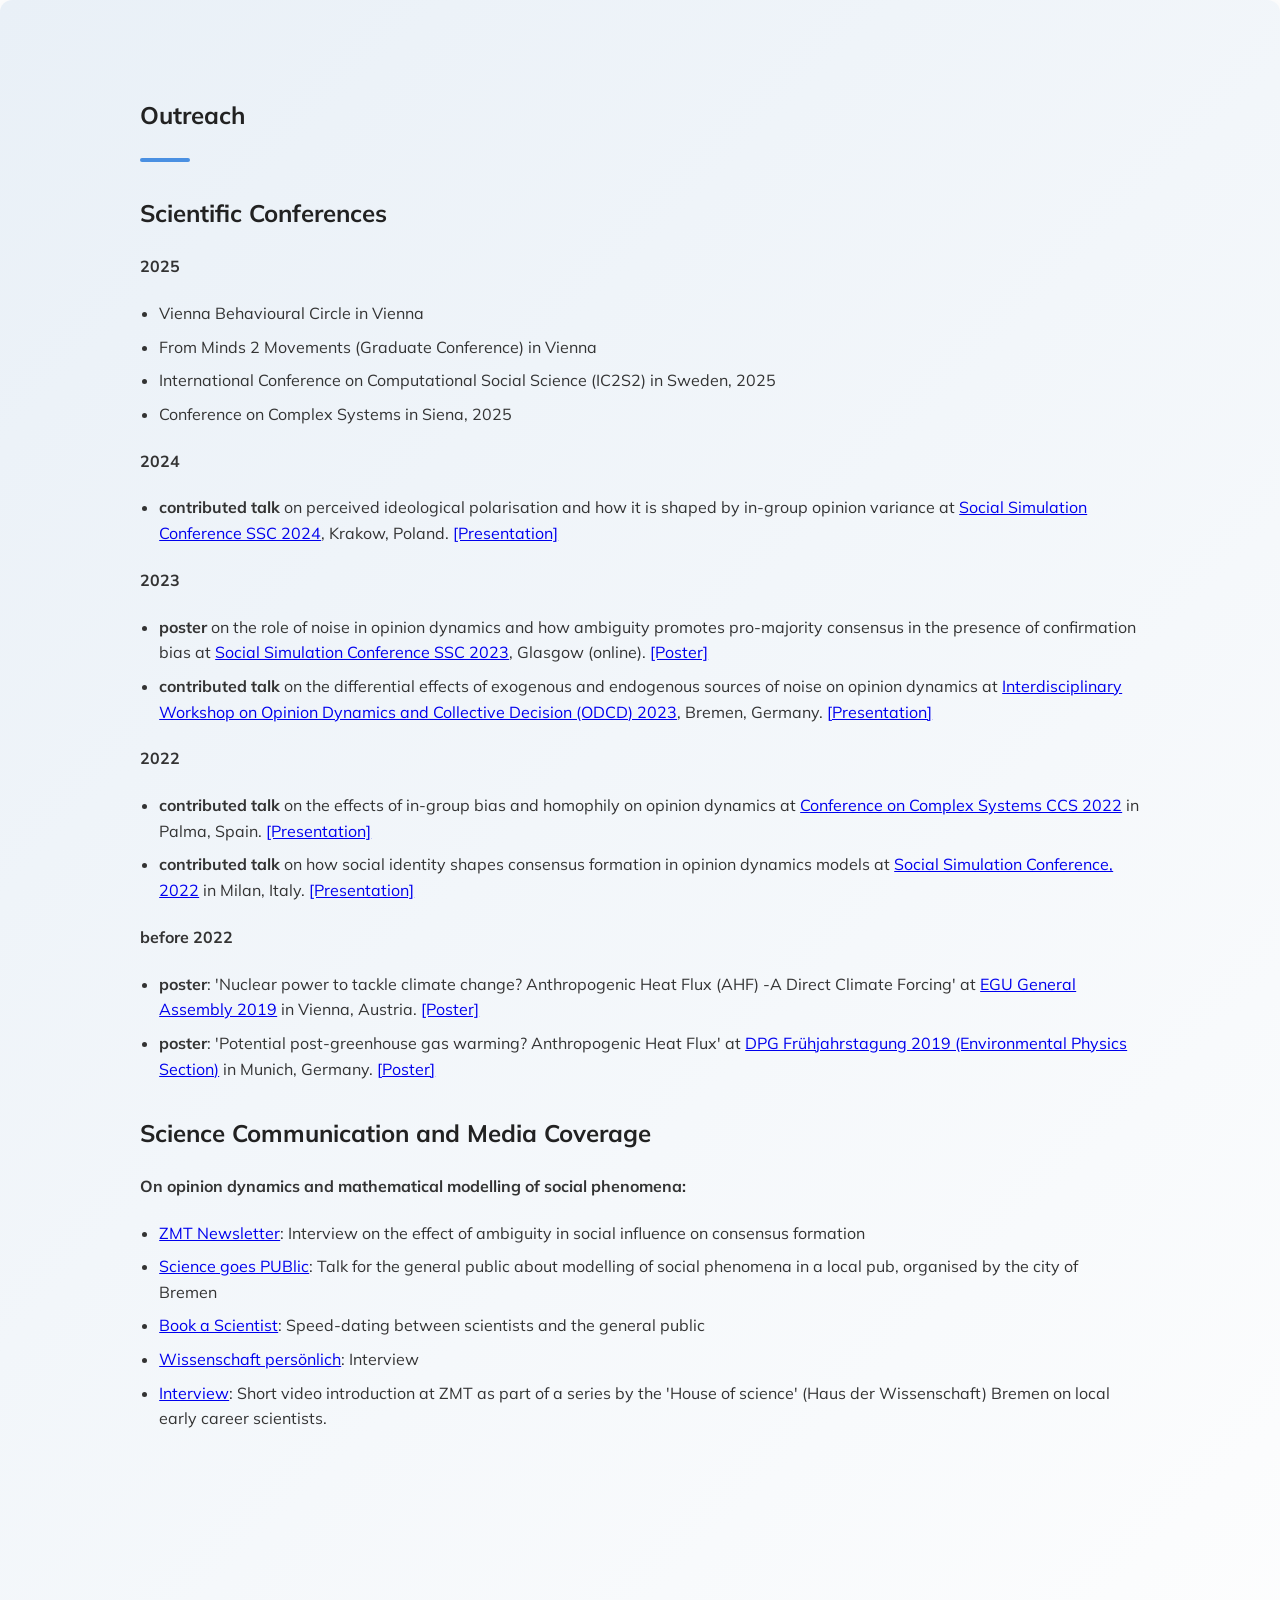
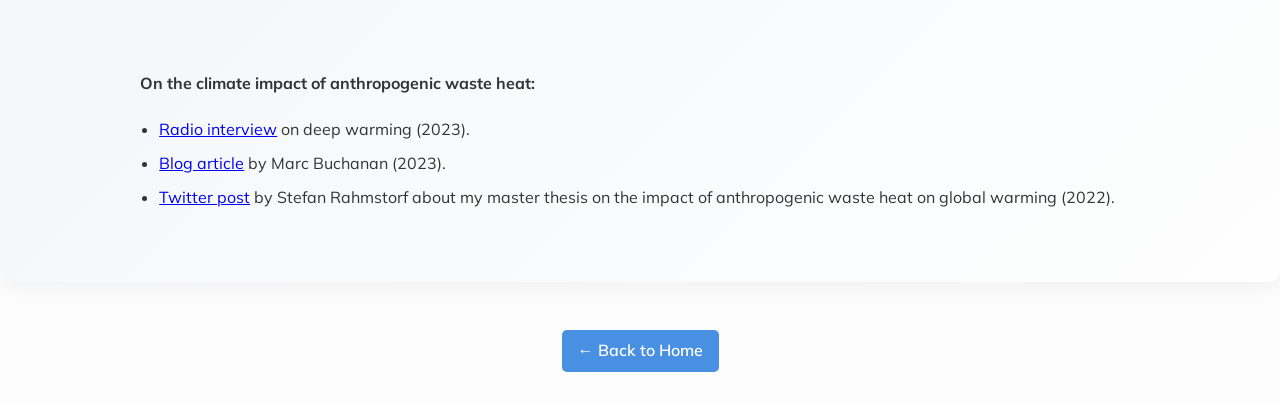
==== outreach.html @ 9999339a "fully revised" ====
<!DOCTYPE html>
<html lang="en">
<head>
  <meta charset="utf-8" />
  <meta name="viewport" content="width=device-width, initial-scale=1" />
  <title>Outreach — Peter Steiglechner</title> 
  <link rel="icon" href="static/assets/favicon.ico" />
  <link href="https://cdn.jsdelivr.net/npm/bootstrap-icons@1.5.0/font/bootstrap-icons.css" rel="stylesheet" />
  <link href="https://fonts.googleapis.com/css2?family=Mulish:wght@300;600;700&display=swap" rel="stylesheet" />
  <link rel="stylesheet" href="static/css/main.css" />
  <style>
    html {
      scroll-behavior: smooth;
    }
  </style>
</head>

<body>
  <section class="content-section" id="teaching">
    <div class="container">
      <header>
        <h2>Outreach</h2>
        <hr />
      </header>

      <h2>Scientific Conferences</h2> 

      <h4>2025</h4>
        <ul>
<li>Vienna Behavioural Circle in Vienna</li>
<li>From Minds 2 Movements (Graduate Conference) in Vienna</li>
<li>International Conference on Computational Social Science (IC2S2) in Sweden, 2025 </li>
<li>Conference on Complex Systems in Siena, 2025 </li>
</ul>
      <h4>2024</h4>
        <ul>
            <li><strong>contributed talk</strong> on perceived ideological polarisation and how it is shaped by in-group opinion variance at <a href="#">Social Simulation Conference SSC 2024</a>, Krakow, Poland. <a href="static/pdfs/presentations/2024-09_SSC_PeterSteiglechner.pdf" type="application/pdf">[Presentation]</a></li>
        </ul>

      <h4>2023</h4>
        <ul>
         <li><strong>poster</strong> on the role of noise in opinion dynamics and how ambiguity promotes pro-majority consensus in the presence of confirmation bias at <a href="https://ssc23-sphsu.online/wp-content/uploads/2023/09/SSC2023_poster_noise_PeterSteiglechner.pdf" target="_blank" rel="noopener noreferrer">Social Simulation Conference SSC 2023</a>, Glasgow (online). <a href="static/pdfs/presentations/SSC2023_poster_noise_PeterSteiglechner_updated.pdf" type="application/pdf">[Poster]</a></li>
        <li><strong>contributed talk</strong> on the differential effects of exogenous and endogenous sources of noise on opinion dynamics at <a href="http://odcd2023.janlo.de/program.html" target="_blank" rel="noopener noreferrer">Interdisciplinary Workshop on Opinion Dynamics and Collective Decision (ODCD) 2023</a>, Bremen, Germany. <a href="static/pdfs/presentations/2023-07_ODCD_Bremen.pdf" type="application/pdf">[Presentation]</a></li>
        </ul>

      <h4>2022</h4>
        <ul>
            <li><strong>contributed talk</strong> on the effects of in-group bias and homophily on opinion dynamics at <a href="https://www.ccs2022.org/images/site/ParallelSessions-CCS22-.pdf" target="_blank" rel="noopener noreferrer">Conference on Complex Systems CCS 2022</a> in Palma, Spain. <a href="static/pdfs/presentations/2022_10_CCS_Mallorca_PeterSteiglechner.pdf" type="application/pdf">[Presentation]</a></li>
            <li><strong>contributed talk</strong> on how social identity shapes consensus formation in opinion dynamics models at <a href="https://www.siam-network.online/activities/ssc2022" target="_blank" rel="noopener noreferrer">Social Simulation Conference, 2022</a> in Milan, Italy. <a href="static/pdfs/presentations/2022_09_SSC_Milan_PeterSteiglechner-noappendix.pdf" type="application/pdf">[Presentation]</a></li>
        </ul>

      <h4>before 2022</h4>
        <ul>        
        <li><strong>poster</strong>: 'Nuclear power to tackle climate change? Anthropogenic Heat Flux (AHF) -A Direct Climate Forcing' at <a href="https://meetingorganizer.copernicus.org/EGU2019/EGU2019-502.pdf" target="_blank" rel="noopener noreferrer">EGU General Assembly 2019</a> in Vienna, Austria.  <a href="static/pdfs/presentations/2019_EGU2019_Poster_finalversion_03Apr.pdf" type="application/pdf">[Poster]</a></li>
        <li><strong>poster</strong>: 'Potential post-greenhouse gas warming? Anthropogenic Heat Flux' at <a href="https://www.dpg-verhandlungen.de/year/2019/conference/muenchen/part/up/session/10/contribution/1" target="_blank" rel="noopener noreferrer">DPG Frühjahrstagung 2019 (Environmental Physics Section)</a> in Munich, Germany. <a href="static/pdfs/presentations/2019_DPG_Poster_A0_FINAL.pdf" type="application/pdf">[Poster]</a></li>
      </ul>

      <h2>Science Communication and Media Coverage</h2>

      <h4>On opinion dynamics and mathematical modelling of social phenomena:</h4>
      <ul>
        <li><a href="https://www.leibniz-zmt.de/images/content/pdf/Infomaterial/ZMT_Newsletter_1_2024.pdf" target="_blank" rel="noopener noreferrer">ZMT Newsletter</a>: Interview on the effect of ambiguity in social influence on consensus formation</li>
        <li><a href="https://www.sciencegoespublic.de/programm/meinungsbilder-mit-mathe-erkunden.388" target="_blank" rel="noopener noreferrer">Science goes PUBlic</a>: Talk for the general public about modelling of social phenomena in a local pub, organised by the city of Bremen</li>
        <li><a href="https://www.leibniz-gemeinschaft.de/ueber-uns/neues/veranstaltungen/book-a-scientist" target="_blank" rel="noopener noreferrer">Book a Scientist</a>: Speed-dating between scientists and the general public</li>
        <li><a href="https://www.bremen.de/wissenschaft-persoenlich-peter-steiglechner" target="_blank" rel="noopener noreferrer">Wissenschaft persönlich</a>: Interview</li>
        <li><a href="https://www.youtube.com/watch?v=o4uRooUWwes" target="_blank" rel="noopener noreferrer">Interview</a>: Short video introduction at ZMT as part of a series by the 'House of science' (Haus der Wissenschaft) Bremen on local early career scientists.
          <div style="text-align: center; margin-bottom: 1rem;">
<iframe width="315" height="210" src="https://www.youtube.com/embed/o4uRooUWwes" title="YouTube video player" frameborder="0" allowfullscreen></iframe></div>
        </li>
      </ul>

      <h4>On the climate impact of anthropogenic waste heat:</h4>
      <ul>
        <li><a href="https://www.deutschlandfunkkultur.de/deep-warming-erderhitzung-durch-abwaerme-dlf-kultur-651cc7f5-100.html" target="_blank" rel="noopener noreferrer">Radio interview</a> on deep warming (2023).</li>
        <li><a href="https://aeon.co/essays/theres-a-deeper-problem-hiding-beneath-global-warming" target="_blank" rel="noopener noreferrer">Blog article</a> by Marc Buchanan (2023).</li>
        <li><a href="https://twitter.com/rahmstorf/status/1605967891928596481" target="_blank" rel="noopener noreferrer">Twitter post</a> by Stefan Rahmstorf about my master thesis on the impact of anthropogenic waste heat on global warming (2022).</li>
      </ul>
    </div>
  </section>
  
<div style="text-align: center; margin-bottom: 1rem;">
  <a href="index.html" class="btn-back">← Back to Home</a>
</div>

<style>
  .btn-back {
    display: inline-block;
    margin-bottom: 1rem;
    padding: 0.5rem 1rem;
    background-color: #4a90e2;
    color: white;
    text-decoration: none;
    border-radius: 5px;
    font-weight: 600;
  }
  .btn-back:hover {
    background-color: #003d80;
  }
</style>
</body>
</html>
---- static/css/main.css ----
/* ===== Global Body and Container ===== */
body {
  font-family: 'Mulish', sans-serif;
  margin: 0;
  padding: 0;
  line-height: 1.6;
  background-color: #fdfdfd;
  color: #333;
}

.container {
  max-width: 1000px;
  margin: 2rem auto;
  padding: 0 1rem;
}

/* ===== Navigation ===== */
nav.navbar {
  background-color: #fff;
  border-bottom: 1px solid #ddd;
  padding: 1rem;
}

.site-title {
  font-size: 1.8rem;
  font-weight: 700;
  margin: 0;
}

.nav-flex {
  display: flex;
  justify-content: space-between;
  align-items: center;
}

.nav-menu {
  list-style: none;
  display: flex;
  gap: 1rem;
  margin: 0;
  padding: 0;
}

.nav-menu li a {
  text-decoration: none;
  color: #444;
  font-weight: 600;
}

.nav-menu li a:hover {
  color: #0077cc;
}

/* ===== Headings ===== */
h1, h2, h3 {
  color: #222;
  margin-top: 2rem;
  margin-bottom: 1rem;
}

/* ===== Lists ===== */
ul {
  padding-left: 1.2rem;
}

ul li {
  margin-bottom: 0.5rem;
}

/* ===== Tables ===== */
table {
  width: 100%;
  border-collapse: collapse;
  margin-top: 1rem;
}

th, td {
  border: 1px solid #ddd;
  padding: 0.8rem;
  text-align: left;
  vertical-align: middle;
}

/* ===== Profile Pic ===== */
.profile-pic {
  text-align: center;
  margin: 2rem 0;
}
.profile-pic img {
  border-radius: 50%;
  max-width: 180px;
  box-shadow: 0 4px 12px rgba(0,0,0,0.1);
}

/* ===== Interest Tags ===== */
.interest-tags {
  display: flex;
  flex-wrap: wrap;
  gap: 0.5rem;
  margin-top: 1rem;
}

.interest-tags span {
  background: #e0f7fa;
  padding: 0.5rem 0.8rem;
  border-radius: 20px;
  font-size: 0.95rem;
  font-weight: 600;
  color: #007b8a;
}

/* ===== Flex Path Section ===== */
.flex-path {
  display: flex;
  flex-wrap: wrap;
  gap: 2rem;
  align-items: flex-start;
  margin-top: 1.5rem;
}

.flex-path .map-img img {
  max-height: 400px;
  border-radius: 12px;
  box-shadow: 0 4px 10px rgba(0,0,0,0.1);
}

/* ===== Scrolling Cards ===== */
.scrolling-cards {
  display: flex;
  overflow-x: auto;
  gap: 1rem;
  padding: 1rem 0;
  scroll-snap-type: x mandatory;
}

.project-card {
  flex: 0 0 280px;
  background: #fff;
  padding: 1rem;
  border-radius: 12px;
  box-shadow: 0 4px 10px rgba(0,0,0,0.08);
  scroll-snap-align: start;
}

.project-card img {
  width: 100%;
  height: auto;
  border-radius: 10px;
  margin-bottom: 1rem;
}

.project-card h3 {
  margin-bottom: 0.5rem;
}

.project-card .sub {
  font-size: 0.9rem;
  color: #555;
  font-style: italic;
  margin-bottom: 0.5rem;
}

.project-card .desc {
  font-size: 0.95rem;
  color: #444;
  margin-bottom: 0.5rem;
}

.project-card {
  cursor: pointer;
}
.project-card a {
  cursor: pointer;
}

/* ===== Contact + Map Flexbox ===== */
.contact-map-wrapper {
  display: flex;
  justify-content: space-between;
  align-items: flex-start;
  gap: 2rem;
  margin-bottom: 3rem;
}

.contact-section {
  flex: 1 1 50%;
  max-width: 600px;
}

.contact-section ul {
  list-style: none;
  padding: 0;
}

.contact-section ul li {
  margin-bottom: 0.8rem;
  font-size: 1.05rem;
  display: flex;
  align-items: center;
  gap: 0.5rem;
}

.contact-section ul li i {
  font-size: 1.25rem;
  color: #555;
}

.map-img {
  flex: 1 1 40%;
  max-width: 300px;
  text-align: right;
}

.map-img img {
  max-width: 100%;
  height: auto;
  border-radius: 8px;
  box-shadow: 0 4px 12px rgba(0,0,0,0.1);
}

/* ===== Background image at page bottom ===== */
.page-bottom-bg {
  position: fixed;
  bottom: 0;
  left: 50%;
  transform: translateX(-50%);
  width: 1000px;      /* match container max-width */
  max-width: 100vw;
  height: auto;
  max-height: 80vh;
  opacity: 0.06;
  z-index: -1;
  pointer-events: none;
  user-select: none;
}

/* ===== Content Sections (Teaching, Outreach, etc) ===== */
.content-section {
  background: linear-gradient(135deg, #e9f0f7 0%, #fefefe 100%);
  border-radius: 12px;
  box-shadow: 0 6px 20px rgba(0,0,0,0.05);
  padding: 2rem 1.5rem 2.5rem;
  margin-bottom: 3rem;
}

.content-section header {
  margin-bottom: 1.25rem;
  display: flex;
  flex-direction: column;
  gap: 0.5rem;
}

.content-section header hr {
  width: 50px;
  height: 4px;
  background-color: #4a90e2;
  border: none;
  border-radius: 4px;
  margin: 0;
}

/* ===== Icons spacing (Bootstrap Icons helper) ===== */
.me-2 {
  margin-right: 0.5rem;
}

/* ===== Responsive ===== */
@media (max-width: 600px) {
  .content-section {
    padding-left: 1rem;
    padding-right: 1rem;
  }

  .container {
    padding-left: 1rem;
    padding-right: 1rem;
  }
}


.btn-back {
    display: inline-block;
    margin-bottom: 1rem;
    padding: 0.5rem 1rem;
    background-color: #4a90e2;
    color: white;
    text-decoration: none;
    border-radius: 5px;
    font-weight: 600;
  }
  .btn-back:hover {
    background-color: #003d80;
  }


  html {
    scroll-behavior: smooth;
  }
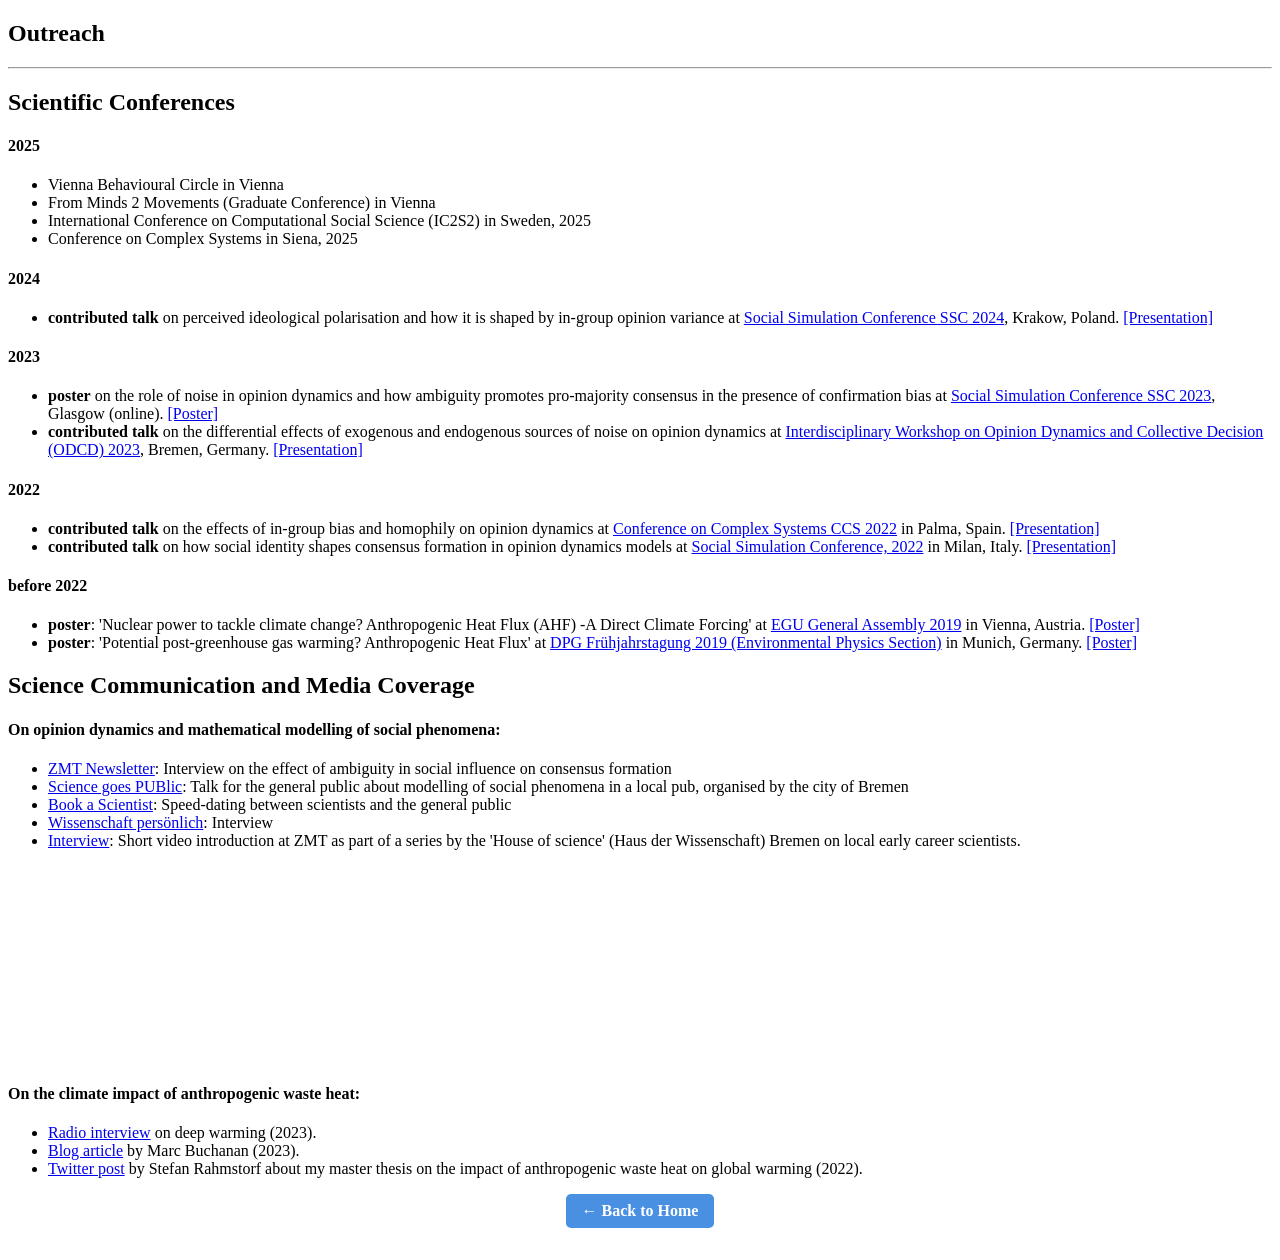
==== commit 5088c531: "update paths" ====
--- a/outreach.html
+++ b/outreach.html
@@ -4,10 +4,10 @@
   <meta charset="utf-8" />
   <meta name="viewport" content="width=device-width, initial-scale=1" />
   <title>Outreach — Peter Steiglechner</title> 
-  <link rel="icon" href="static/assets/favicon.ico" />
+  <link rel="icon" href="PeterSteiglechner.github.io/static/assets/favicon.ico" />
   <link href="https://cdn.jsdelivr.net/npm/bootstrap-icons@1.5.0/font/bootstrap-icons.css" rel="stylesheet" />
   <link href="https://fonts.googleapis.com/css2?family=Mulish:wght@300;600;700&display=swap" rel="stylesheet" />
-  <link rel="stylesheet" href="static/css/main.css" />
+  <link rel="stylesheet" href="PeterSteiglechner.github.io/static/css/main.css" />
   <style>
     html {
       scroll-behavior: smooth;
@@ -34,25 +34,25 @@
 </ul>
       <h4>2024</h4>
         <ul>
-            <li><strong>contributed talk</strong> on perceived ideological polarisation and how it is shaped by in-group opinion variance at <a href="#">Social Simulation Conference SSC 2024</a>, Krakow, Poland. <a href="static/pdfs/presentations/2024-09_SSC_PeterSteiglechner.pdf" type="application/pdf">[Presentation]</a></li>
+            <li><strong>contributed talk</strong> on perceived ideological polarisation and how it is shaped by in-group opinion variance at <a href="#">Social Simulation Conference SSC 2024</a>, Krakow, Poland. <a href="PeterSteiglechner.github.io/static/pdfs/presentations/2024-09_SSC_PeterSteiglechner.pdf" type="application/pdf">[Presentation]</a></li>
         </ul>
 
       <h4>2023</h4>
         <ul>
-         <li><strong>poster</strong> on the role of noise in opinion dynamics and how ambiguity promotes pro-majority consensus in the presence of confirmation bias at <a href="https://ssc23-sphsu.online/wp-content/uploads/2023/09/SSC2023_poster_noise_PeterSteiglechner.pdf" target="_blank" rel="noopener noreferrer">Social Simulation Conference SSC 2023</a>, Glasgow (online). <a href="static/pdfs/presentations/SSC2023_poster_noise_PeterSteiglechner_updated.pdf" type="application/pdf">[Poster]</a></li>
-        <li><strong>contributed talk</strong> on the differential effects of exogenous and endogenous sources of noise on opinion dynamics at <a href="http://odcd2023.janlo.de/program.html" target="_blank" rel="noopener noreferrer">Interdisciplinary Workshop on Opinion Dynamics and Collective Decision (ODCD) 2023</a>, Bremen, Germany. <a href="static/pdfs/presentations/2023-07_ODCD_Bremen.pdf" type="application/pdf">[Presentation]</a></li>
+         <li><strong>poster</strong> on the role of noise in opinion dynamics and how ambiguity promotes pro-majority consensus in the presence of confirmation bias at <a href="https://ssc23-sphsu.online/wp-content/uploads/2023/09/SSC2023_poster_noise_PeterSteiglechner.pdf" target="_blank" rel="noopener noreferrer">Social Simulation Conference SSC 2023</a>, Glasgow (online). <a href="PeterSteiglechner.github.io/static/pdfs/presentations/SSC2023_poster_noise_PeterSteiglechner_updated.pdf" type="application/pdf">[Poster]</a></li>
+        <li><strong>contributed talk</strong> on the differential effects of exogenous and endogenous sources of noise on opinion dynamics at <a href="http://odcd2023.janlo.de/program.html" target="_blank" rel="noopener noreferrer">Interdisciplinary Workshop on Opinion Dynamics and Collective Decision (ODCD) 2023</a>, Bremen, Germany. <a href="PeterSteiglechner.github.io/static/pdfs/presentations/2023-07_ODCD_Bremen.pdf" type="application/pdf">[Presentation]</a></li>
         </ul>
 
       <h4>2022</h4>
         <ul>
-            <li><strong>contributed talk</strong> on the effects of in-group bias and homophily on opinion dynamics at <a href="https://www.ccs2022.org/images/site/ParallelSessions-CCS22-.pdf" target="_blank" rel="noopener noreferrer">Conference on Complex Systems CCS 2022</a> in Palma, Spain. <a href="static/pdfs/presentations/2022_10_CCS_Mallorca_PeterSteiglechner.pdf" type="application/pdf">[Presentation]</a></li>
-            <li><strong>contributed talk</strong> on how social identity shapes consensus formation in opinion dynamics models at <a href="https://www.siam-network.online/activities/ssc2022" target="_blank" rel="noopener noreferrer">Social Simulation Conference, 2022</a> in Milan, Italy. <a href="static/pdfs/presentations/2022_09_SSC_Milan_PeterSteiglechner-noappendix.pdf" type="application/pdf">[Presentation]</a></li>
+            <li><strong>contributed talk</strong> on the effects of in-group bias and homophily on opinion dynamics at <a href="https://www.ccs2022.org/images/site/ParallelSessions-CCS22-.pdf" target="_blank" rel="noopener noreferrer">Conference on Complex Systems CCS 2022</a> in Palma, Spain. <a href="PeterSteiglechner.github.io/static/pdfs/presentations/2022_10_CCS_Mallorca_PeterSteiglechner.pdf" type="application/pdf">[Presentation]</a></li>
+            <li><strong>contributed talk</strong> on how social identity shapes consensus formation in opinion dynamics models at <a href="https://www.siam-network.online/activities/ssc2022" target="_blank" rel="noopener noreferrer">Social Simulation Conference, 2022</a> in Milan, Italy. <a href="PeterSteiglechner.github.io/static/pdfs/presentations/2022_09_SSC_Milan_PeterSteiglechner-noappendix.pdf" type="application/pdf">[Presentation]</a></li>
         </ul>
 
       <h4>before 2022</h4>
         <ul>        
-        <li><strong>poster</strong>: 'Nuclear power to tackle climate change? Anthropogenic Heat Flux (AHF) -A Direct Climate Forcing' at <a href="https://meetingorganizer.copernicus.org/EGU2019/EGU2019-502.pdf" target="_blank" rel="noopener noreferrer">EGU General Assembly 2019</a> in Vienna, Austria.  <a href="static/pdfs/presentations/2019_EGU2019_Poster_finalversion_03Apr.pdf" type="application/pdf">[Poster]</a></li>
-        <li><strong>poster</strong>: 'Potential post-greenhouse gas warming? Anthropogenic Heat Flux' at <a href="https://www.dpg-verhandlungen.de/year/2019/conference/muenchen/part/up/session/10/contribution/1" target="_blank" rel="noopener noreferrer">DPG Frühjahrstagung 2019 (Environmental Physics Section)</a> in Munich, Germany. <a href="static/pdfs/presentations/2019_DPG_Poster_A0_FINAL.pdf" type="application/pdf">[Poster]</a></li>
+        <li><strong>poster</strong>: 'Nuclear power to tackle climate change? Anthropogenic Heat Flux (AHF) -A Direct Climate Forcing' at <a href="https://meetingorganizer.copernicus.org/EGU2019/EGU2019-502.pdf" target="_blank" rel="noopener noreferrer">EGU General Assembly 2019</a> in Vienna, Austria.  <a href="PeterSteiglechner.github.io/static/pdfs/presentations/2019_EGU2019_Poster_finalversion_03Apr.pdf" type="application/pdf">[Poster]</a></li>
+        <li><strong>poster</strong>: 'Potential post-greenhouse gas warming? Anthropogenic Heat Flux' at <a href="https://www.dpg-verhandlungen.de/year/2019/conference/muenchen/part/up/session/10/contribution/1" target="_blank" rel="noopener noreferrer">DPG Frühjahrstagung 2019 (Environmental Physics Section)</a> in Munich, Germany. <a href="PeterSteiglechner.github.io/static/pdfs/presentations/2019_DPG_Poster_A0_FINAL.pdf" type="application/pdf">[Poster]</a></li>
       </ul>
 
       <h2>Science Communication and Media Coverage</h2>
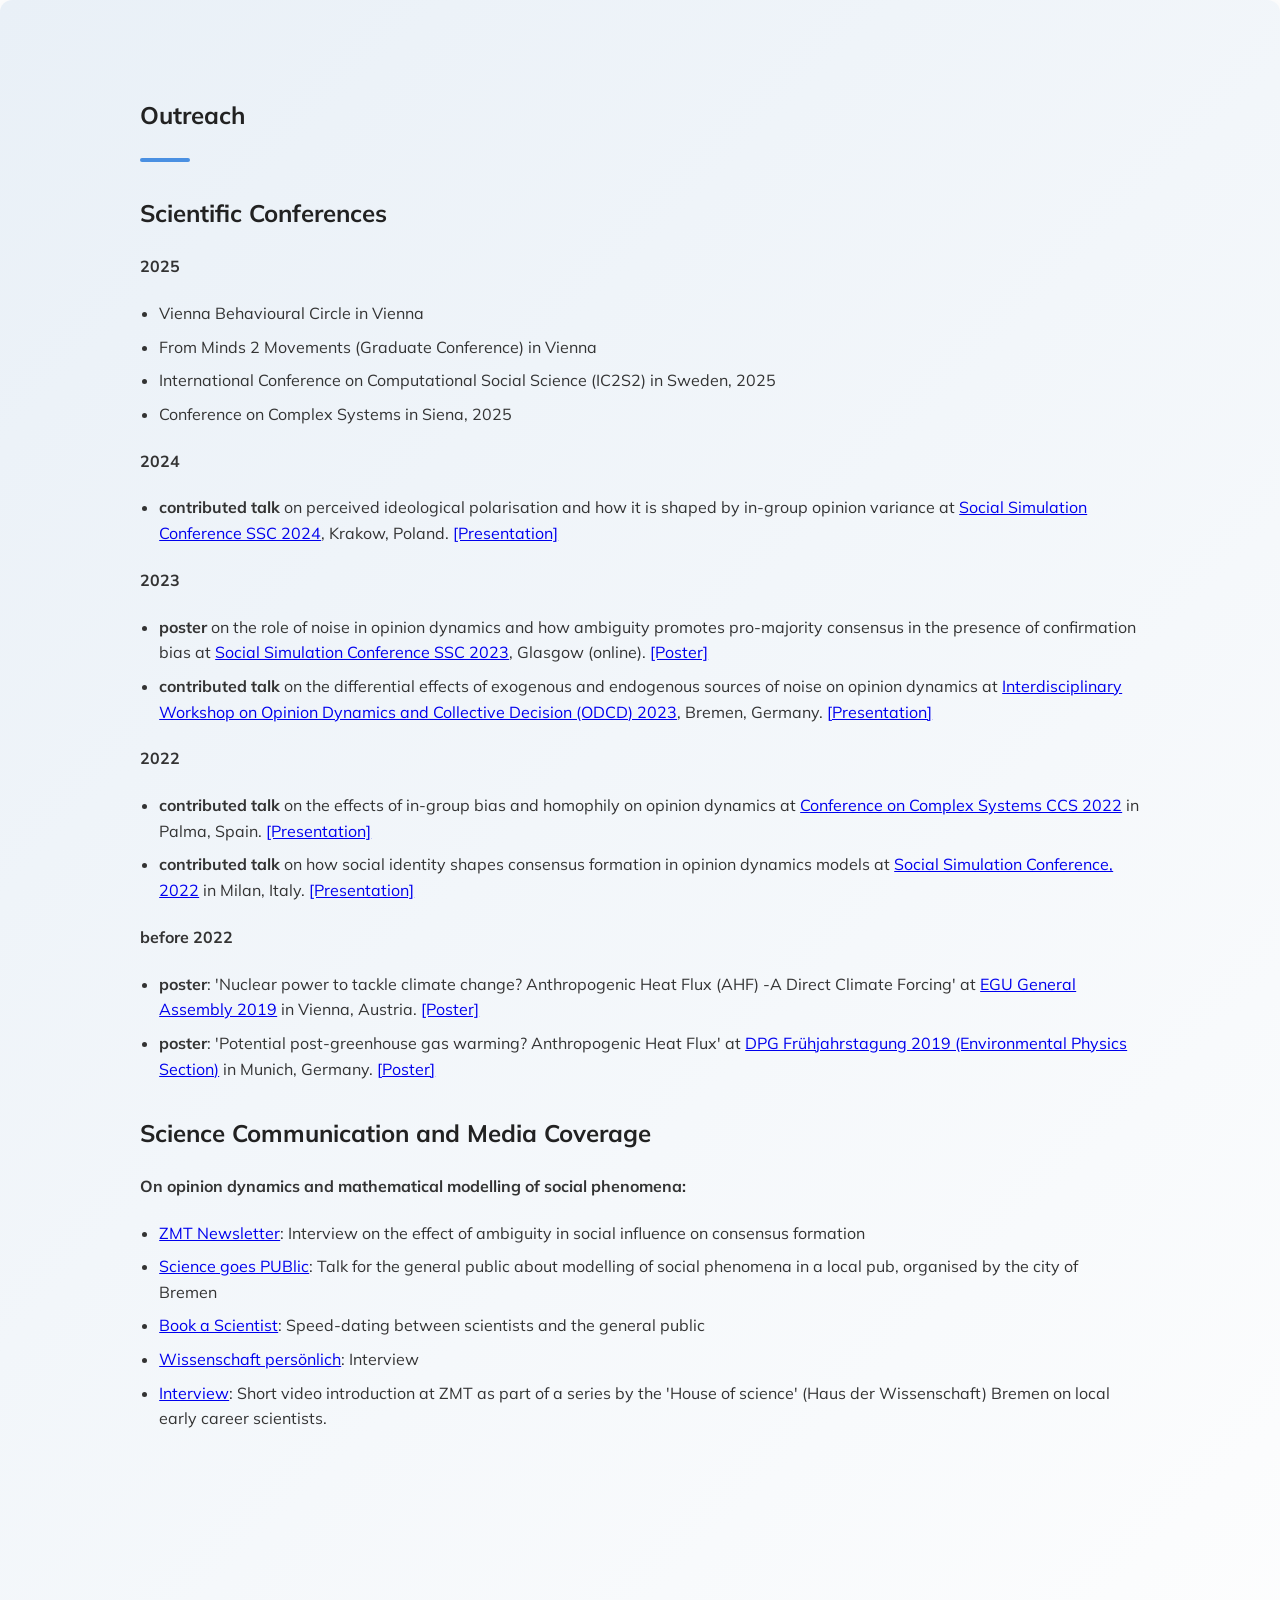
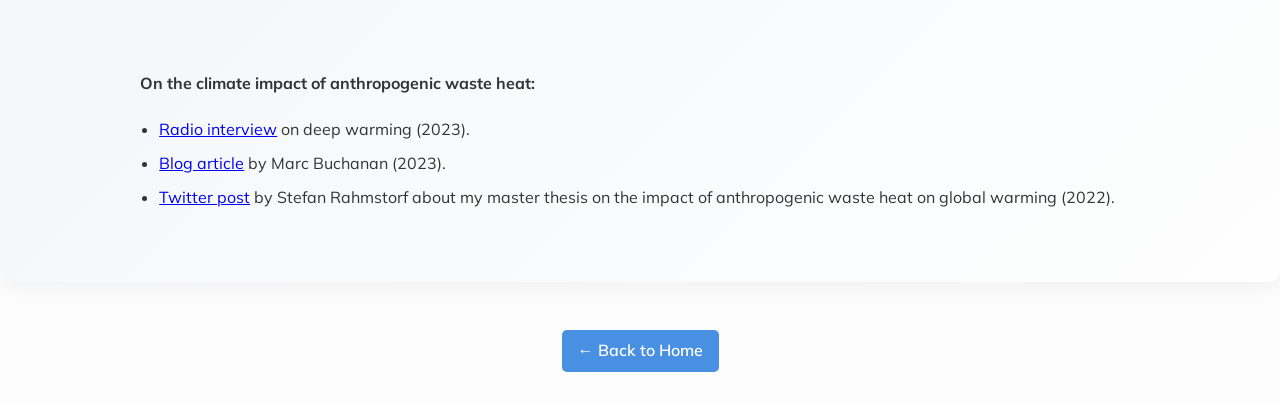
==== commit 9ba79c5c: "update paths" ====
--- a/outreach.html
+++ b/outreach.html
@@ -4,10 +4,10 @@
   <meta charset="utf-8" />
   <meta name="viewport" content="width=device-width, initial-scale=1" />
   <title>Outreach — Peter Steiglechner</title> 
-  <link rel="icon" href="PeterSteiglechner.github.io/static/assets/favicon.ico" />
+  <link rel="icon" href="/static/assets/favicon.ico" />
   <link href="https://cdn.jsdelivr.net/npm/bootstrap-icons@1.5.0/font/bootstrap-icons.css" rel="stylesheet" />
   <link href="https://fonts.googleapis.com/css2?family=Mulish:wght@300;600;700&display=swap" rel="stylesheet" />
-  <link rel="stylesheet" href="PeterSteiglechner.github.io/static/css/main.css" />
+  <link rel="stylesheet" href="/static/css/main.css" />
   <style>
     html {
       scroll-behavior: smooth;
@@ -34,25 +34,25 @@
 </ul>
       <h4>2024</h4>
         <ul>
-            <li><strong>contributed talk</strong> on perceived ideological polarisation and how it is shaped by in-group opinion variance at <a href="#">Social Simulation Conference SSC 2024</a>, Krakow, Poland. <a href="PeterSteiglechner.github.io/static/pdfs/presentations/2024-09_SSC_PeterSteiglechner.pdf" type="application/pdf">[Presentation]</a></li>
+            <li><strong>contributed talk</strong> on perceived ideological polarisation and how it is shaped by in-group opinion variance at <a href="#">Social Simulation Conference SSC 2024</a>, Krakow, Poland. <a href="/static/pdfs/presentations/2024-09_SSC_PeterSteiglechner.pdf" type="application/pdf">[Presentation]</a></li>
         </ul>
 
       <h4>2023</h4>
         <ul>
-         <li><strong>poster</strong> on the role of noise in opinion dynamics and how ambiguity promotes pro-majority consensus in the presence of confirmation bias at <a href="https://ssc23-sphsu.online/wp-content/uploads/2023/09/SSC2023_poster_noise_PeterSteiglechner.pdf" target="_blank" rel="noopener noreferrer">Social Simulation Conference SSC 2023</a>, Glasgow (online). <a href="PeterSteiglechner.github.io/static/pdfs/presentations/SSC2023_poster_noise_PeterSteiglechner_updated.pdf" type="application/pdf">[Poster]</a></li>
-        <li><strong>contributed talk</strong> on the differential effects of exogenous and endogenous sources of noise on opinion dynamics at <a href="http://odcd2023.janlo.de/program.html" target="_blank" rel="noopener noreferrer">Interdisciplinary Workshop on Opinion Dynamics and Collective Decision (ODCD) 2023</a>, Bremen, Germany. <a href="PeterSteiglechner.github.io/static/pdfs/presentations/2023-07_ODCD_Bremen.pdf" type="application/pdf">[Presentation]</a></li>
+         <li><strong>poster</strong> on the role of noise in opinion dynamics and how ambiguity promotes pro-majority consensus in the presence of confirmation bias at <a href="https://ssc23-sphsu.online/wp-content/uploads/2023/09/SSC2023_poster_noise_PeterSteiglechner.pdf" target="_blank" rel="noopener noreferrer">Social Simulation Conference SSC 2023</a>, Glasgow (online). <a href="/static/pdfs/presentations/SSC2023_poster_noise_PeterSteiglechner_updated.pdf" type="application/pdf">[Poster]</a></li>
+        <li><strong>contributed talk</strong> on the differential effects of exogenous and endogenous sources of noise on opinion dynamics at <a href="http://odcd2023.janlo.de/program.html" target="_blank" rel="noopener noreferrer">Interdisciplinary Workshop on Opinion Dynamics and Collective Decision (ODCD) 2023</a>, Bremen, Germany. <a href="/static/pdfs/presentations/2023-07_ODCD_Bremen.pdf" type="application/pdf">[Presentation]</a></li>
         </ul>
 
       <h4>2022</h4>
         <ul>
-            <li><strong>contributed talk</strong> on the effects of in-group bias and homophily on opinion dynamics at <a href="https://www.ccs2022.org/images/site/ParallelSessions-CCS22-.pdf" target="_blank" rel="noopener noreferrer">Conference on Complex Systems CCS 2022</a> in Palma, Spain. <a href="PeterSteiglechner.github.io/static/pdfs/presentations/2022_10_CCS_Mallorca_PeterSteiglechner.pdf" type="application/pdf">[Presentation]</a></li>
-            <li><strong>contributed talk</strong> on how social identity shapes consensus formation in opinion dynamics models at <a href="https://www.siam-network.online/activities/ssc2022" target="_blank" rel="noopener noreferrer">Social Simulation Conference, 2022</a> in Milan, Italy. <a href="PeterSteiglechner.github.io/static/pdfs/presentations/2022_09_SSC_Milan_PeterSteiglechner-noappendix.pdf" type="application/pdf">[Presentation]</a></li>
+            <li><strong>contributed talk</strong> on the effects of in-group bias and homophily on opinion dynamics at <a href="https://www.ccs2022.org/images/site/ParallelSessions-CCS22-.pdf" target="_blank" rel="noopener noreferrer">Conference on Complex Systems CCS 2022</a> in Palma, Spain. <a href="/static/pdfs/presentations/2022_10_CCS_Mallorca_PeterSteiglechner.pdf" type="application/pdf">[Presentation]</a></li>
+            <li><strong>contributed talk</strong> on how social identity shapes consensus formation in opinion dynamics models at <a href="https://www.siam-network.online/activities/ssc2022" target="_blank" rel="noopener noreferrer">Social Simulation Conference, 2022</a> in Milan, Italy. <a href="/static/pdfs/presentations/2022_09_SSC_Milan_PeterSteiglechner-noappendix.pdf" type="application/pdf">[Presentation]</a></li>
         </ul>
 
       <h4>before 2022</h4>
         <ul>        
-        <li><strong>poster</strong>: 'Nuclear power to tackle climate change? Anthropogenic Heat Flux (AHF) -A Direct Climate Forcing' at <a href="https://meetingorganizer.copernicus.org/EGU2019/EGU2019-502.pdf" target="_blank" rel="noopener noreferrer">EGU General Assembly 2019</a> in Vienna, Austria.  <a href="PeterSteiglechner.github.io/static/pdfs/presentations/2019_EGU2019_Poster_finalversion_03Apr.pdf" type="application/pdf">[Poster]</a></li>
-        <li><strong>poster</strong>: 'Potential post-greenhouse gas warming? Anthropogenic Heat Flux' at <a href="https://www.dpg-verhandlungen.de/year/2019/conference/muenchen/part/up/session/10/contribution/1" target="_blank" rel="noopener noreferrer">DPG Frühjahrstagung 2019 (Environmental Physics Section)</a> in Munich, Germany. <a href="PeterSteiglechner.github.io/static/pdfs/presentations/2019_DPG_Poster_A0_FINAL.pdf" type="application/pdf">[Poster]</a></li>
+        <li><strong>poster</strong>: 'Nuclear power to tackle climate change? Anthropogenic Heat Flux (AHF) -A Direct Climate Forcing' at <a href="https://meetingorganizer.copernicus.org/EGU2019/EGU2019-502.pdf" target="_blank" rel="noopener noreferrer">EGU General Assembly 2019</a> in Vienna, Austria.  <a href="/static/pdfs/presentations/2019_EGU2019_Poster_finalversion_03Apr.pdf" type="application/pdf">[Poster]</a></li>
+        <li><strong>poster</strong>: 'Potential post-greenhouse gas warming? Anthropogenic Heat Flux' at <a href="https://www.dpg-verhandlungen.de/year/2019/conference/muenchen/part/up/session/10/contribution/1" target="_blank" rel="noopener noreferrer">DPG Frühjahrstagung 2019 (Environmental Physics Section)</a> in Munich, Germany. <a href="/static/pdfs/presentations/2019_DPG_Poster_A0_FINAL.pdf" type="application/pdf">[Poster]</a></li>
       </ul>
 
       <h2>Science Communication and Media Coverage</h2>
--- a/static/css/main.css
+++ b/static/css/main.css
@@ -0,0 +1,305 @@
+/* ===== Global Body and Container ===== */
+body {
+  font-family: 'Mulish', sans-serif;
+  margin: 0;
+  padding: 0;
+  line-height: 1.6;
+  background-color: #fdfdfd;
+  color: #333;
+}
+
+.container {
+  max-width: 1000px;
+  margin: 2rem auto;
+  padding: 0 1rem;
+}
+
+/* ===== Navigation ===== */
+nav.navbar {
+  background-color: #fff;
+  border-bottom: 1px solid #ddd;
+  padding: 1rem;
+}
+
+.site-title {
+  font-size: 1.8rem;
+  font-weight: 700;
+  margin: 0;
+}
+
+.nav-flex {
+  display: flex;
+  justify-content: space-between;
+  align-items: center;
+}
+
+.nav-menu {
+  list-style: none;
+  display: flex;
+  gap: 1rem;
+  margin: 0;
+  padding: 0;
+}
+
+.nav-menu li a {
+  text-decoration: none;
+  color: #444;
+  font-weight: 600;
+}
+
+.nav-menu li a:hover {
+  color: #0077cc;
+}
+
+/* ===== Headings ===== */
+h1, h2, h3 {
+  color: #222;
+  margin-top: 2rem;
+  margin-bottom: 1rem;
+}
+
+/* ===== Lists ===== */
+ul {
+  padding-left: 1.2rem;
+}
+
+ul li {
+  margin-bottom: 0.5rem;
+}
+
+/* ===== Tables ===== */
+table {
+  width: 100%;
+  border-collapse: collapse;
+  margin-top: 1rem;
+}
+
+th, td {
+  border: 1px solid #ddd;
+  padding: 0.8rem;
+  text-align: left;
+  vertical-align: middle;
+}
+
+/* ===== Profile Pic ===== */
+.profile-pic {
+  text-align: center;
+  margin: 2rem 0;
+}
+.profile-pic img {
+  border-radius: 50%;
+  max-width: 180px;
+  box-shadow: 0 4px 12px rgba(0,0,0,0.1);
+}
+
+/* ===== Interest Tags ===== */
+.interest-tags {
+  display: flex;
+  flex-wrap: wrap;
+  gap: 0.5rem;
+  margin-top: 1rem;
+}
+
+.interest-tags span {
+  background: #e0f7fa;
+  padding: 0.5rem 0.8rem;
+  border-radius: 20px;
+  font-size: 0.95rem;
+  font-weight: 600;
+  color: #007b8a;
+}
+
+/* ===== Flex Path Section ===== */
+.flex-path {
+  display: flex;
+  flex-wrap: wrap;
+  gap: 2rem;
+  align-items: flex-start;
+  margin-top: 1.5rem;
+}
+
+.flex-path .map-img img {
+  max-height: 400px;
+  border-radius: 12px;
+  box-shadow: 0 4px 10px rgba(0,0,0,0.1);
+}
+
+/* ===== Scrolling Cards ===== */
+.scrolling-cards {
+  display: flex;
+  overflow-x: auto;
+  gap: 1rem;
+  padding: 1rem 0;
+  scroll-snap-type: x mandatory;
+}
+
+.project-card {
+  flex: 0 0 280px;
+  background: #fff;
+  padding: 1rem;
+  border-radius: 12px;
+  box-shadow: 0 4px 10px rgba(0,0,0,0.08);
+  scroll-snap-align: start;
+}
+
+.project-card img {
+  width: 100%;
+  height: auto;
+  border-radius: 10px;
+  margin-bottom: 1rem;
+}
+
+.project-card h3 {
+  margin-bottom: 0.5rem;
+}
+
+.project-card .sub {
+  font-size: 0.9rem;
+  color: #555;
+  font-style: italic;
+  margin-bottom: 0.5rem;
+}
+
+.project-card .desc {
+  font-size: 0.95rem;
+  color: #444;
+  margin-bottom: 0.5rem;
+}
+
+.project-card {
+  cursor: pointer;
+}
+.project-card a {
+  cursor: pointer;
+}
+
+/* ===== Contact + Map Flexbox ===== */
+.contact-map-wrapper {
+  display: flex;
+  justify-content: space-between;
+  align-items: flex-start;
+  gap: 2rem;
+  margin-bottom: 3rem;
+}
+
+.contact-section {
+  flex: 1 1 50%;
+  max-width: 600px;
+}
+
+.contact-section ul {
+  list-style: none;
+  padding: 0;
+}
+
+.contact-section ul li {
+  margin-bottom: 0.8rem;
+  font-size: 1.05rem;
+  display: flex;
+  align-items: center;
+  gap: 0.5rem;
+}
+
+.contact-section ul li i {
+  font-size: 1.25rem;
+  color: #555;
+}
+
+.map-img {
+  flex: 1 1 40%;
+  max-width: 300px;
+  text-align: right;
+}
+
+.map-img img {
+  max-width: 100%;
+  height: auto;
+  border-radius: 8px;
+  box-shadow: 0 4px 12px rgba(0,0,0,0.1);
+}
+
+/* ===== Background image at page bottom ===== */
+.page-bottom-bg {
+  position: fixed;
+  bottom: 0;
+  left: 50%;
+  transform: translateX(-50%);
+  width: 1000px;      /* match container max-width */
+  max-width: 100vw;
+  height: auto;
+  max-height: 80vh;
+  opacity: 0.06;
+  z-index: -1;
+  pointer-events: none;
+  user-select: none;
+}
+
+/* ===== Content Sections (Teaching, Outreach, etc) ===== */
+.content-section {
+  background: linear-gradient(135deg, #e9f0f7 0%, #fefefe 100%);
+  border-radius: 12px;
+  box-shadow: 0 6px 20px rgba(0,0,0,0.05);
+  padding: 2rem 1.5rem 2.5rem;
+  margin-bottom: 3rem;
+}
+
+.content-section header {
+  margin-bottom: 1.25rem;
+  display: flex;
+  flex-direction: column;
+  gap: 0.5rem;
+}
+
+.content-section header hr {
+  width: 50px;
+  height: 4px;
+  background-color: #4a90e2;
+  border: none;
+  border-radius: 4px;
+  margin: 0;
+}
+
+/* ===== Icons spacing (Bootstrap Icons helper) ===== */
+.me-2 {
+  margin-right: 0.5rem;
+}
+
+/* ===== Responsive ===== */
+@media (max-width: 600px) {
+  .content-section {
+    padding-left: 1rem;
+    padding-right: 1rem;
+  }
+
+  .container {
+    padding-left: 1rem;
+    padding-right: 1rem;
+  }
+}
+
+
+.btn-back {
+    display: inline-block;
+    margin-bottom: 1rem;
+    padding: 0.5rem 1rem;
+    background-color: #4a90e2;
+    color: white;
+    text-decoration: none;
+    border-radius: 5px;
+    font-weight: 600;
+  }
+  .btn-back:hover {
+    background-color: #003d80;
+  }
+
+
+  html {
+    scroll-behavior: smooth;
+  }
+
+
+.image-right {
+    float: right;
+    margin-left: 20px;
+    width: 300px; /* Adjust width as needed */
+  }
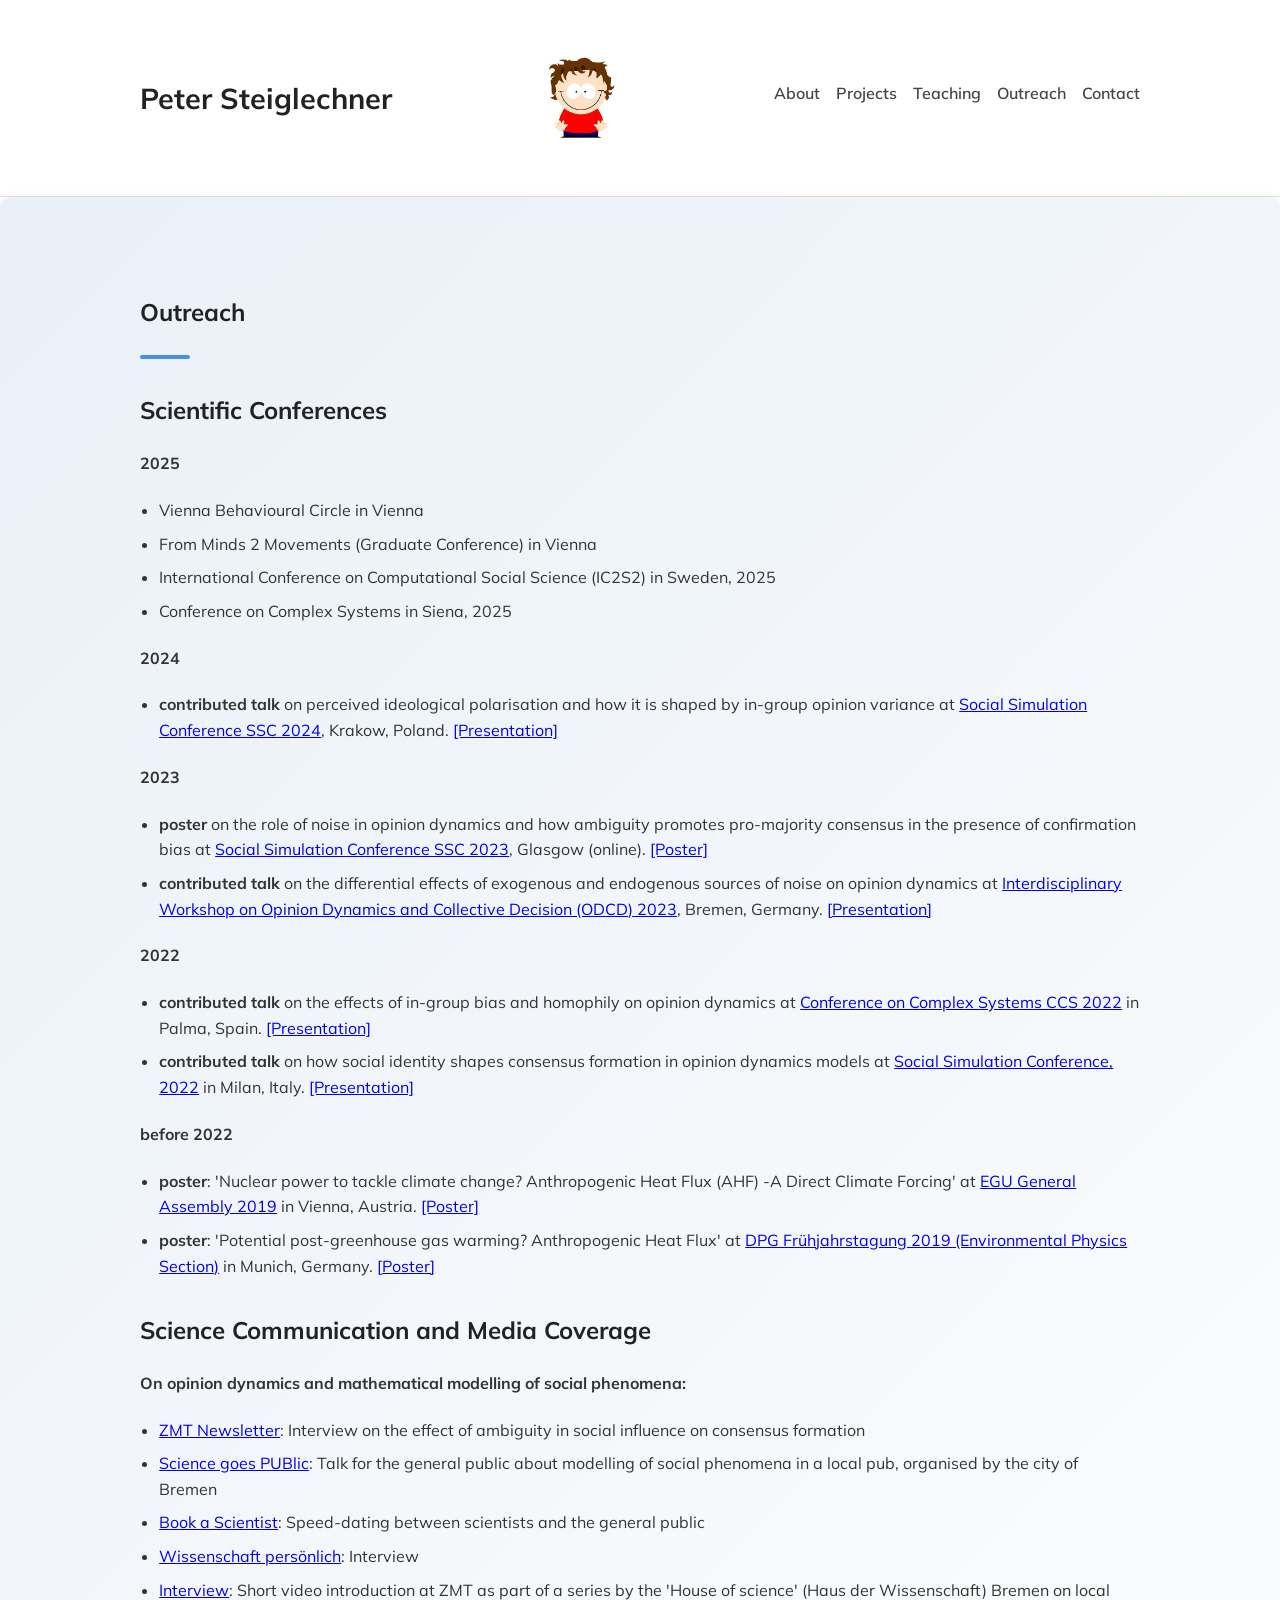
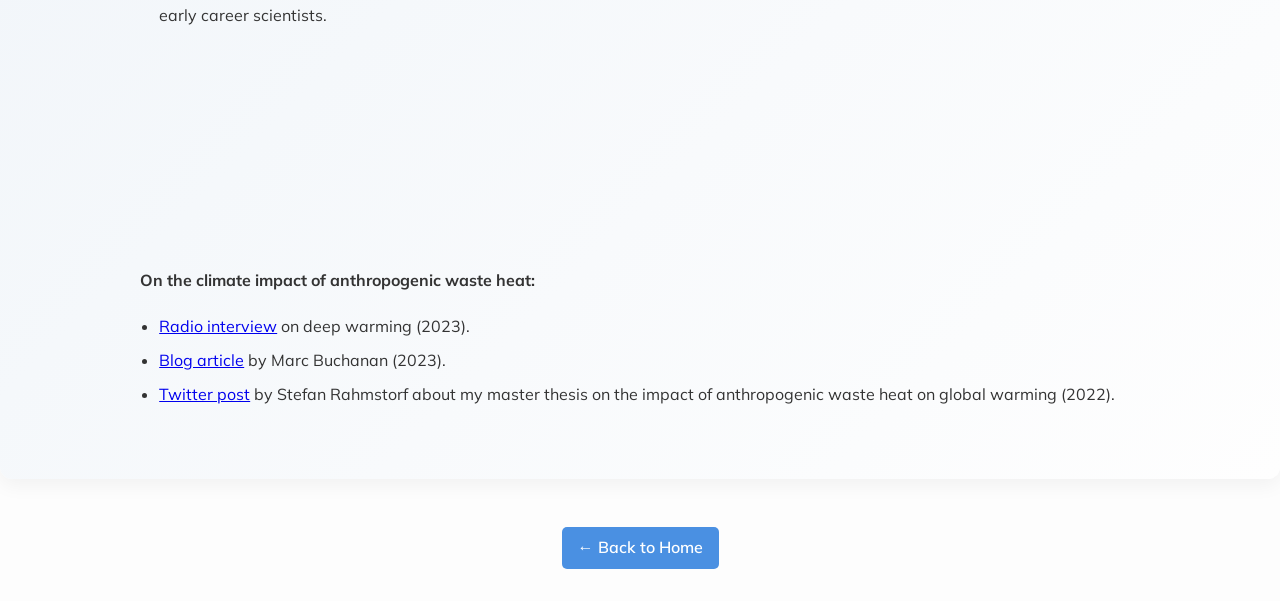
==== commit 5589f44a: "added navbar" ====
--- a/outreach.html
+++ b/outreach.html
@@ -16,6 +16,22 @@
 </head>
 
 <body>
+
+
+<nav class="navbar">
+  <div class="container nav-flex">
+    <h1 class="site-title">Peter Steiglechner</h1>
+        <img src="/static/assets/img/photo.png" alt="Peter Steiglechner" height="100" />
+      <ul class="nav-menu">
+      <li><a href="#about">About</a></li>
+      <li><a href="#projects">Projects</a></li>
+      <li><a href="teaching.html">Teaching</a></li>
+      <li><a href="outreach.html">Outreach</a></li>
+      <li><a href="#contact">Contact</a></li>
+    </ul>
+  </div>
+</nav>
+
   <section class="content-section" id="teaching">
     <div class="container">
       <header>
